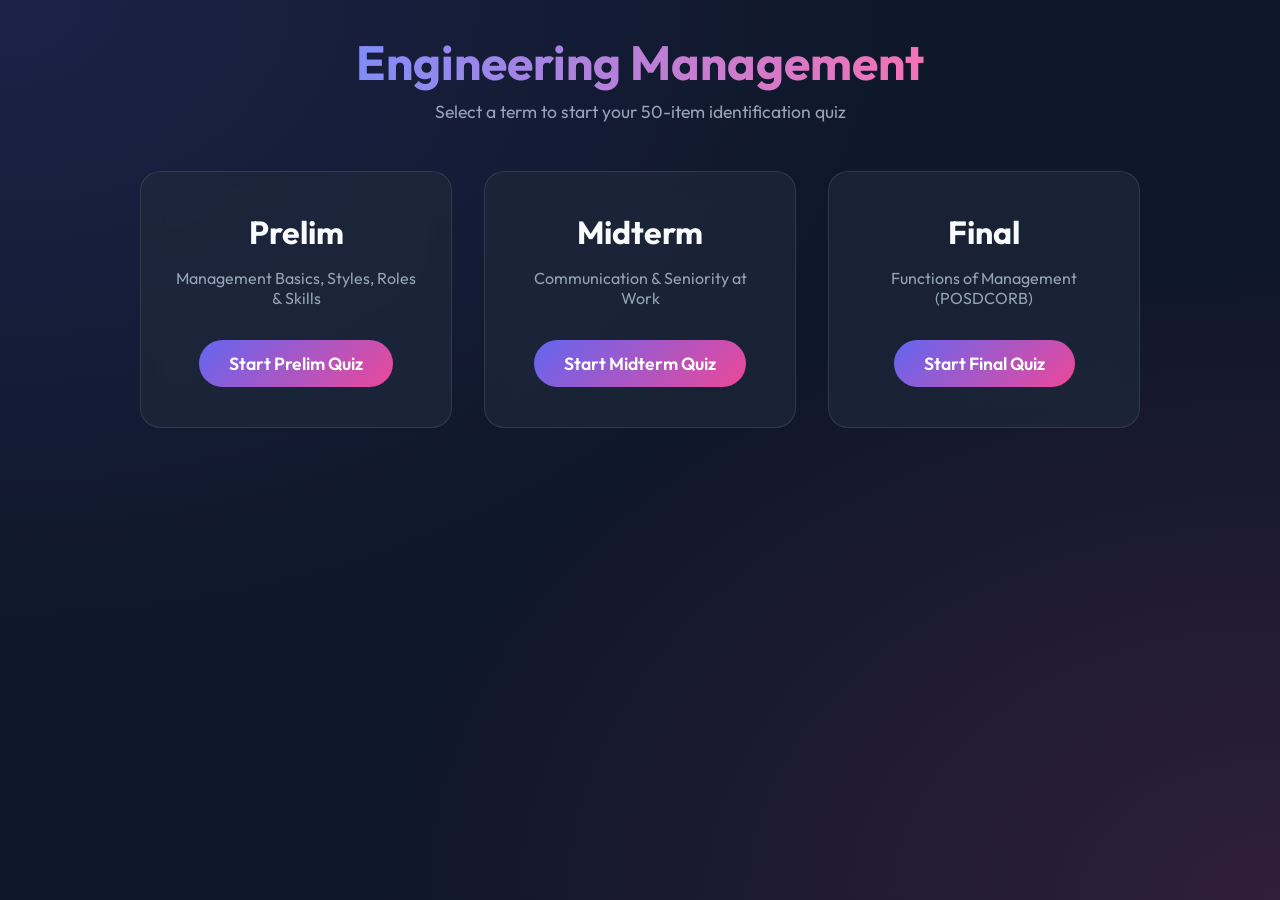
==== index.html @ 025e5604 "Initial commit" ====
<!DOCTYPE html>
<html lang="en">
<head>
    <meta charset="UTF-8">
    <meta name="viewport" content="width=device-width, initial-scale=1.0">
    <title>Engineering Management Quiz Portal</title>
    <link rel="stylesheet" href="style.css">
</head>
<body>
    <div class="container">
        <header>
            <h1>Engineering Management</h1>
            <p>Select a term to start your 50-item identification quiz</p>
        </header>

        <main class="quiz-selection">
            <a href="prelim.html" class="card">
                <h2>Prelim</h2>
                <p>Management Basics, Styles, Roles & Skills</p>
                <div class="btn">Start Prelim Quiz</div>
            </a>
            
            <a href="midterm.html" class="card">
                <h2>Midterm</h2>
                <p>Communication & Seniority at Work</p>
                <div class="btn">Start Midterm Quiz</div>
            </a>
            
            <a href="final.html" class="card">
                <h2>Final</h2>
                <p>Functions of Management (POSDCORB)</p>
                <div class="btn">Start Final Quiz</div>
            </a>
        </main>
    </div>
</body>
</html>
---- style.css ----
@import url('https://fonts.googleapis.com/css2?family=Outfit:wght@300;400;600;700&display=swap');

:root {
    --primary: #6366f1;
    --primary-light: #818cf8;
    --secondary: #ec4899;
    --background: #0f172a;
    --surface: rgba(30, 41, 59, 0.7);
    --surface-border: rgba(255, 255, 255, 0.1);
    --text-main: #f8fafc;
    --text-muted: #94a3b8;
    --success: #10b981;
    --danger: #ef4444;
}

* {
    margin: 0;
    padding: 0;
    box-sizing: border-box;
    font-family: 'Outfit', sans-serif;
}

body {
    background: var(--background);
    background-image: 
        radial-gradient(at 0% 0%, rgba(99, 102, 241, 0.15) 0px, transparent 50%),
        radial-gradient(at 100% 100%, rgba(236, 72, 153, 0.15) 0px, transparent 50%);
    background-attachment: fixed;
    color: var(--text-main);
    min-height: 100vh;
    display: flex;
    flex-direction: column;
    align-items: center;
    padding: 2rem;
}

.container {
    width: 100%;
    max-width: 1000px;
    margin: 0 auto;
    display: flex;
    flex-direction: column;
    align-items: center;
}

/* Header */
header {
    text-align: center;
    margin-bottom: 3rem;
    animation: fadeInDown 0.8s ease;
}

h1 {
    font-size: 3rem;
    font-weight: 700;
    background: linear-gradient(to right, #818cf8, #f472b6);
    -webkit-background-clip: text;
    -webkit-text-fill-color: transparent;
    margin-bottom: 0.5rem;
}

header p {
    color: var(--text-muted);
    font-size: 1.1rem;
}

/* Selection Cards */
.quiz-selection {
    display: grid;
    grid-template-columns: repeat(auto-fit, minmax(280px, 1fr));
    gap: 2rem;
    width: 100%;
}

.card {
    background: var(--surface);
    border: 1px solid var(--surface-border);
    border-radius: 20px;
    padding: 2.5rem 2rem;
    text-align: center;
    cursor: pointer;
    backdrop-filter: blur(12px);
    -webkit-backdrop-filter: blur(12px);
    transition: all 0.4s cubic-bezier(0.4, 0, 0.2, 1);
    text-decoration: none;
    color: var(--text-main);
    display: block;
}

.card:hover {
    transform: translateY(-10px);
    border-color: var(--primary-light);
    box-shadow: 0 20px 40px -10px rgba(99, 102, 241, 0.2);
}

.card h2 {
    font-size: 2rem;
    margin-bottom: 1rem;
    color: var(--text-main);
}

.card p {
    color: var(--text-muted);
    margin-bottom: 2rem;
}

.btn {
    display: inline-block;
    background: linear-gradient(135deg, var(--primary), var(--secondary));
    color: white;
    padding: 12px 30px;
    border-radius: 30px;
    font-size: 1.1rem;
    font-weight: 600;
    border: none;
    cursor: pointer;
    transition: opacity 0.3s, transform 0.2s;
    text-decoration: none;
}

.btn:hover {
    opacity: 0.9;
    transform: scale(1.05);
}

.btn:active {
    transform: scale(0.98);
}

/* Quiz Interface */
.quiz-container {
    background: var(--surface);
    border: 1px solid var(--surface-border);
    border-radius: 24px;
    padding: 3rem;
    width: 100%;
    max-width: 800px;
    backdrop-filter: blur(12px);
    -webkit-backdrop-filter: blur(12px);
    display: none;
    animation: fadeIn 0.5s ease;
}

.quiz-header {
    display: flex;
    justify-content: space-between;
    align-items: center;
    margin-bottom: 2rem;
    padding-bottom: 1rem;
    border-bottom: 1px solid var(--surface-border);
}

.progress-text {
    font-size: 1.2rem;
    font-weight: 600;
    color: var(--primary-light);
}

.score-text {
    font-size: 1.2rem;
    color: var(--text-muted);
}

.question-container {
    margin-bottom: 2.5rem;
}

.question-text {
    font-size: 1.5rem;
    font-weight: 400;
    line-height: 1.5;
    margin-bottom: 2rem;
}

.input-group {
    display: flex;
    flex-direction: column;
    gap: 1rem;
}

.answer-input {
    width: 100%;
    background: rgba(15, 23, 42, 0.6);
    border: 2px solid var(--surface-border);
    border-radius: 12px;
    padding: 1rem 1.5rem;
    font-size: 1.2rem;
    color: var(--text-main);
    transition: all 0.3s ease;
    outline: none;
}

.answer-input:focus {
    border-color: var(--primary-light);
    box-shadow: 0 0 0 4px rgba(99, 102, 241, 0.1);
}

.feedback {
    min-height: 24px;
    font-size: 1.1rem;
    font-weight: 600;
    margin-top: 1rem;
    opacity: 0;
    transition: opacity 0.3s;
}

.feedback.correct {
    color: var(--success);
    opacity: 1;
}

.feedback.incorrect {
    color: var(--danger);
    opacity: 1;
}

.actions {
    display: flex;
    justify-content: space-between;
    align-items: center;
    margin-top: 2rem;
}

.btn-submit {
    width: 100%;
}

/* Results Screen */
.results-container {
    text-align: center;
    display: none;
}

.results-score {
    font-size: 5rem;
    font-weight: 700;
    background: linear-gradient(to right, #34d399, #3b82f6);
    -webkit-background-clip: text;
    -webkit-text-fill-color: transparent;
    margin: 2rem 0;
}

/* Animations */
@keyframes fadeInDown {
    from { opacity: 0; transform: translateY(-20px); }
    to { opacity: 1; transform: translateY(0); }
}

@keyframes fadeIn {
    from { opacity: 0; }
    to { opacity: 1; }
}

/* Responsive */
@media (max-width: 768px) {
    h1 { font-size: 2.2rem; }
    .quiz-container { padding: 2rem; }
    .question-text { font-size: 1.2rem; }
}
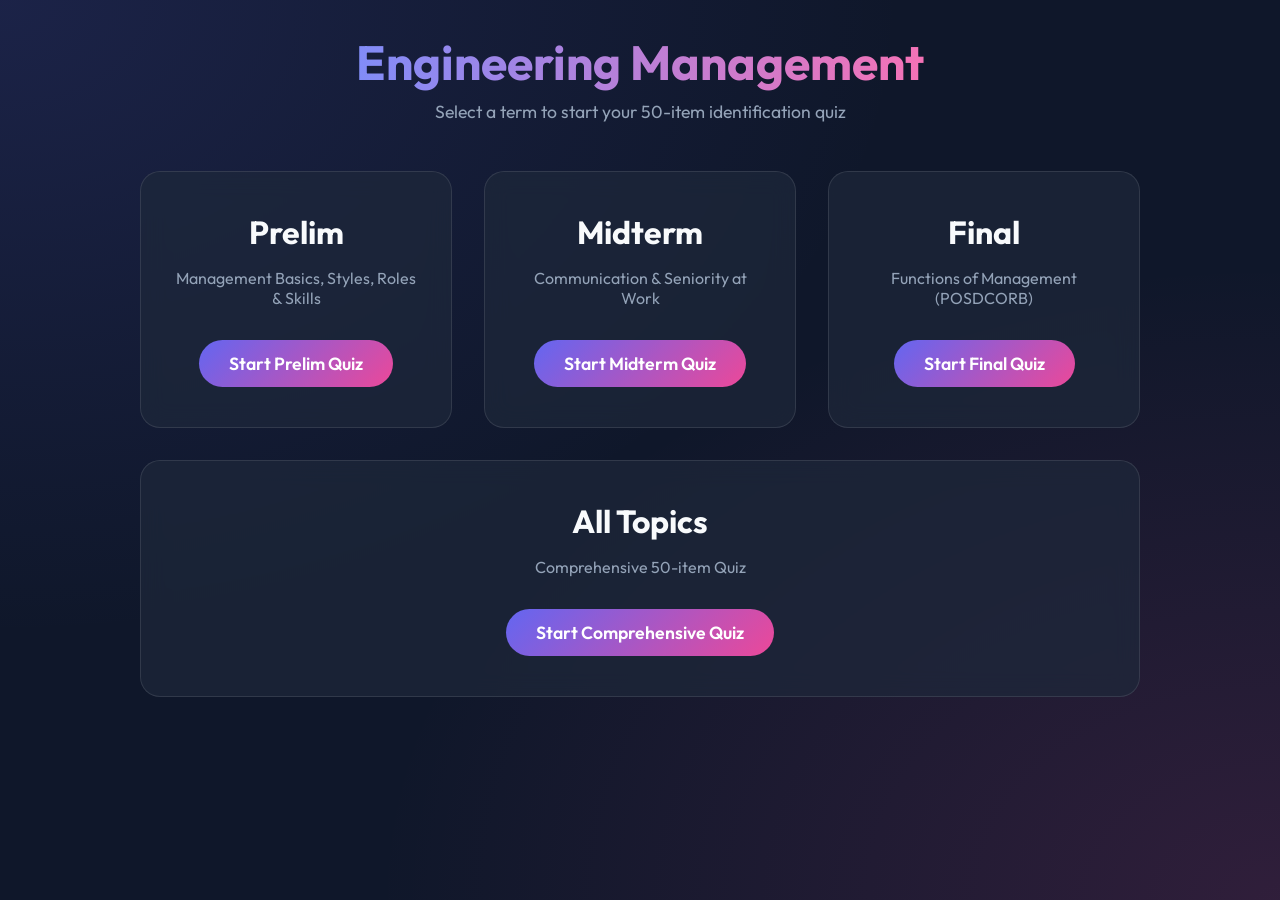
==== commit 77d1f5e8: "added new feature where the user can take all the quizes from prelim to final term" ====
--- a/index.html
+++ b/index.html
@@ -31,6 +31,12 @@
                 <p>Functions of Management (POSDCORB)</p>
                 <div class="btn">Start Final Quiz</div>
             </a>
+            
+            <a href="all.html" class="card" style="grid-column: 1 / -1;">
+                <h2>All Topics</h2>
+                <p>Comprehensive 50-item Quiz</p>
+                <div class="btn">Start Comprehensive Quiz</div>
+            </a>
         </main>
     </div>
 </body>
